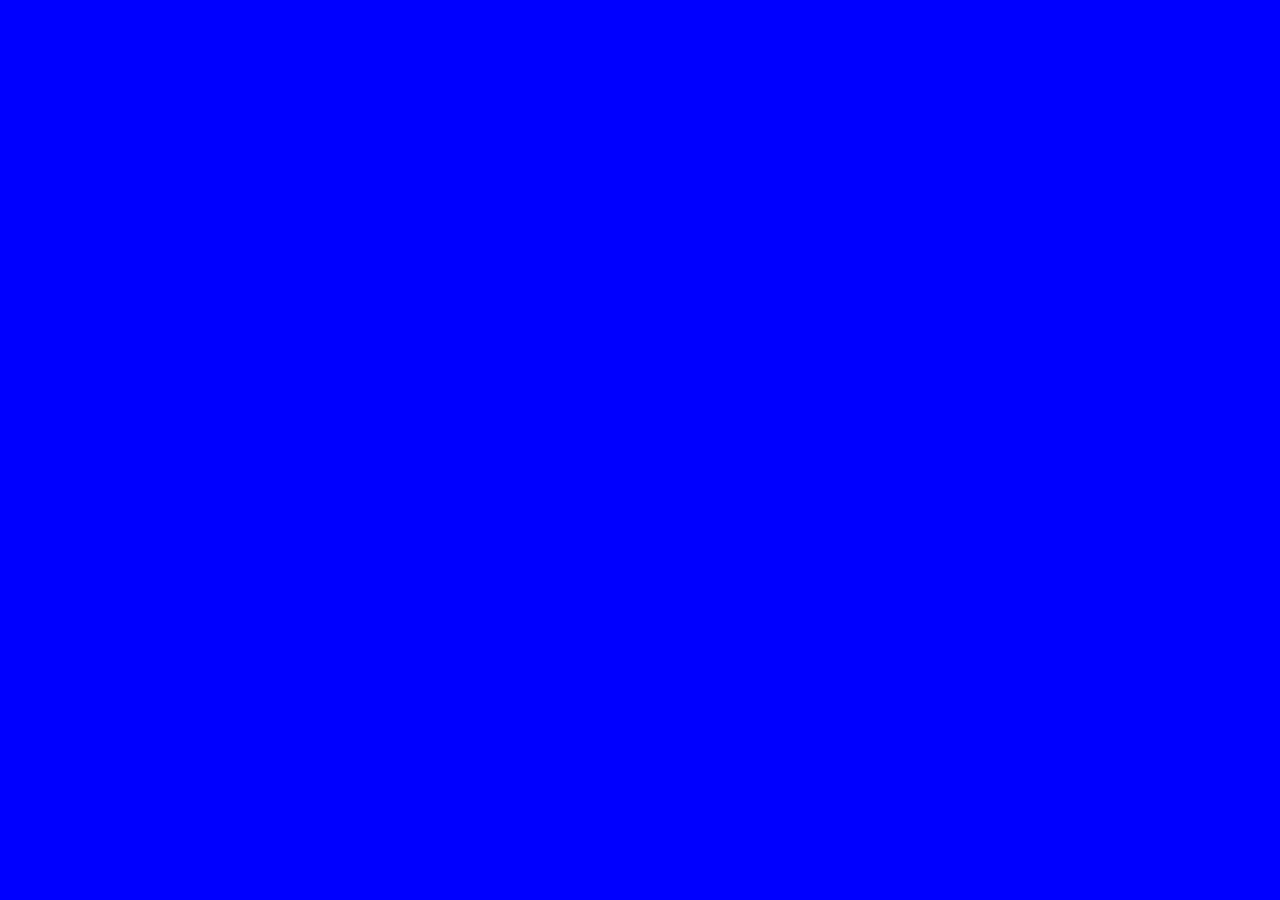
==== index.html @ 49c277d3 "Add icon and fixes" ====
<!DOCTYPE html>
<!--[if lt IE 7]>      <html class="no-js lt-ie9 lt-ie8 lt-ie7"> <![endif]-->
<!--[if IE 7]>         <html class="no-js lt-ie9 lt-ie8"> <![endif]-->
<!--[if IE 8]>         <html class="no-js lt-ie9"> <![endif]-->
<!--[if gt IE 8]>      <html class="no-js"> <!--<![endif]-->
<html>
  <head>
    <meta charset="utf-8">

    <title>Victor's Website</title>

    <link rel="stylesheet" href="css/styles.css">
    <link rel="icon" href="my-icon.ico">
  </head>
  <body>

  </body>
</html>
---- css/styles.css ----
/*************************TAG Selectors*******************/
body {
    background-color: blue;
}
/***************************CLASS SELECTORS***************/

/***************************ID SELECTORS***************/
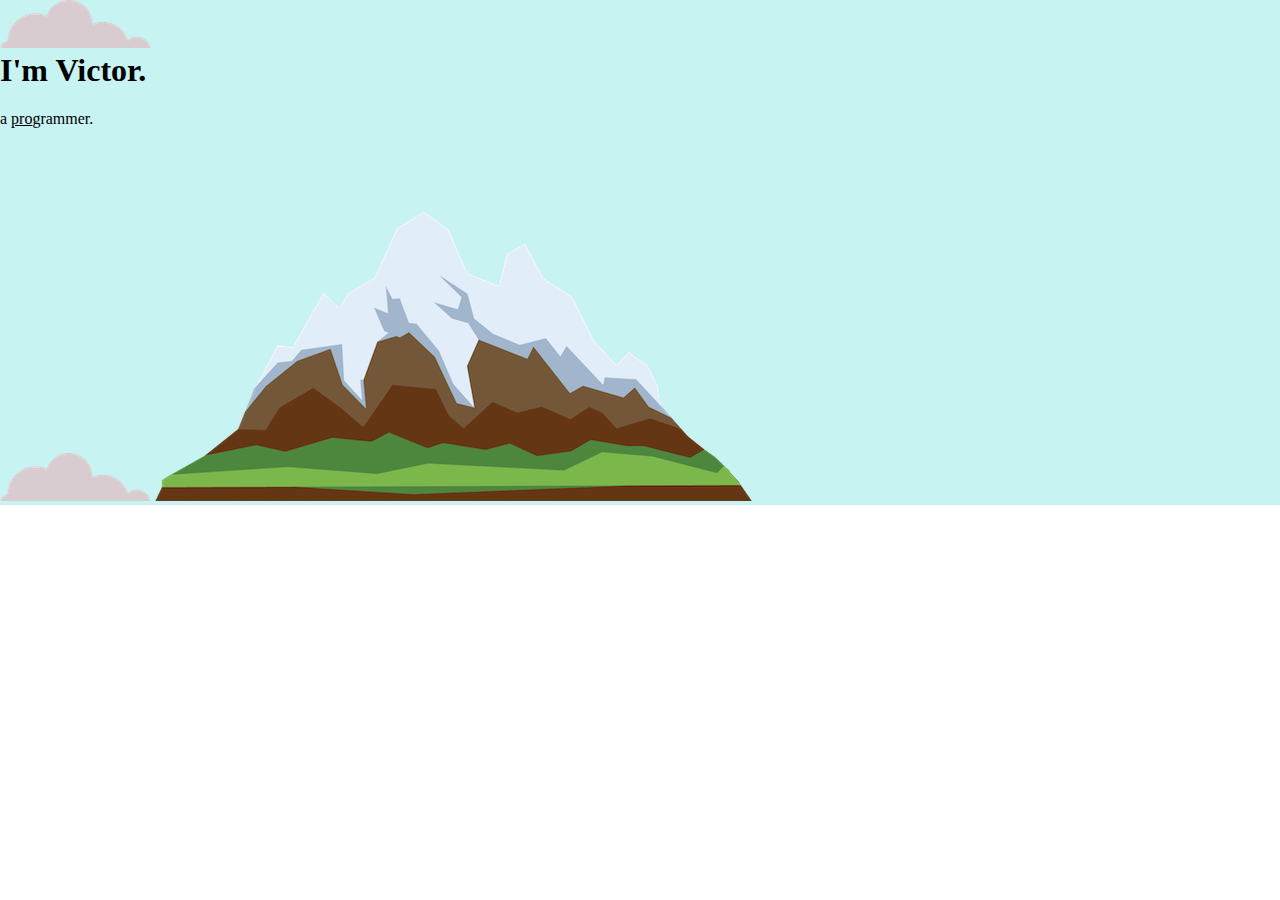
==== commit c8b2a9ed: "Add more sandbox changes" ====
--- a/index.html
+++ b/index.html
@@ -1,8 +1,5 @@
 <!DOCTYPE html>
-<!--[if lt IE 7]>      <html class="no-js lt-ie9 lt-ie8 lt-ie7"> <![endif]-->
-<!--[if IE 7]>         <html class="no-js lt-ie9 lt-ie8"> <![endif]-->
-<!--[if IE 8]>         <html class="no-js lt-ie9"> <![endif]-->
-<!--[if gt IE 8]>      <html class="no-js"> <!--<![endif]-->
+
 <html>
   <head>
     <meta charset="utf-8">
@@ -13,6 +10,19 @@
     <link rel="icon" href="my-icon.ico">
   </head>
   <body>
+  <div class="top-container">
+    <img src="images/cloud.png" alt="cloud-img">
+    <h1>I'm Victor.</h1>
+    <p>a <span class="pro">pro</span>grammer.</p>
+    <img src="images/cloud.png" alt="cloud-img">
+    <img src="images/mountain.png" alt="mountain-img">
+  </div>
+  <div class="middle-container">
 
+  </div>
+  <div class="bottom-container">
+    
+  </div>
+  
   </body>
 </html>--- a/css/styles.css
+++ b/css/styles.css
@@ -1,7 +1,42 @@
 /*************************TAG Selectors*******************/
 body {
+    margin: 0;
+}
+
+
+
+h1 {
+    margin-top: 0;
+}
+
+/***************************CLASS SELECTORS***************/
+.top-container{
+    background-color: rgb(200, 243, 243);
+    /* border: solid;
+    border-width: 10px;
+    height: 200px;
+    padding: 20px;
+    width: 200px; */
+}
+
+.middle-container{
+    background-color: red;  
+    /* border: solid;
+    border-width: 20px;
+    height: 200px;
+    margin-left: 260px;
+    width: 200px; */
+}
+.bottom-container{
     background-color: blue;
+    /* border: solid;
+    border-width: 10px;
+    height: 200px;
+    margin-left: 500px;
+    width: 200px; */
 }
-/***************************CLASS SELECTORS***************/
 
+.pro {
+    text-decoration: underline;
+}
 /***************************ID SELECTORS***************/
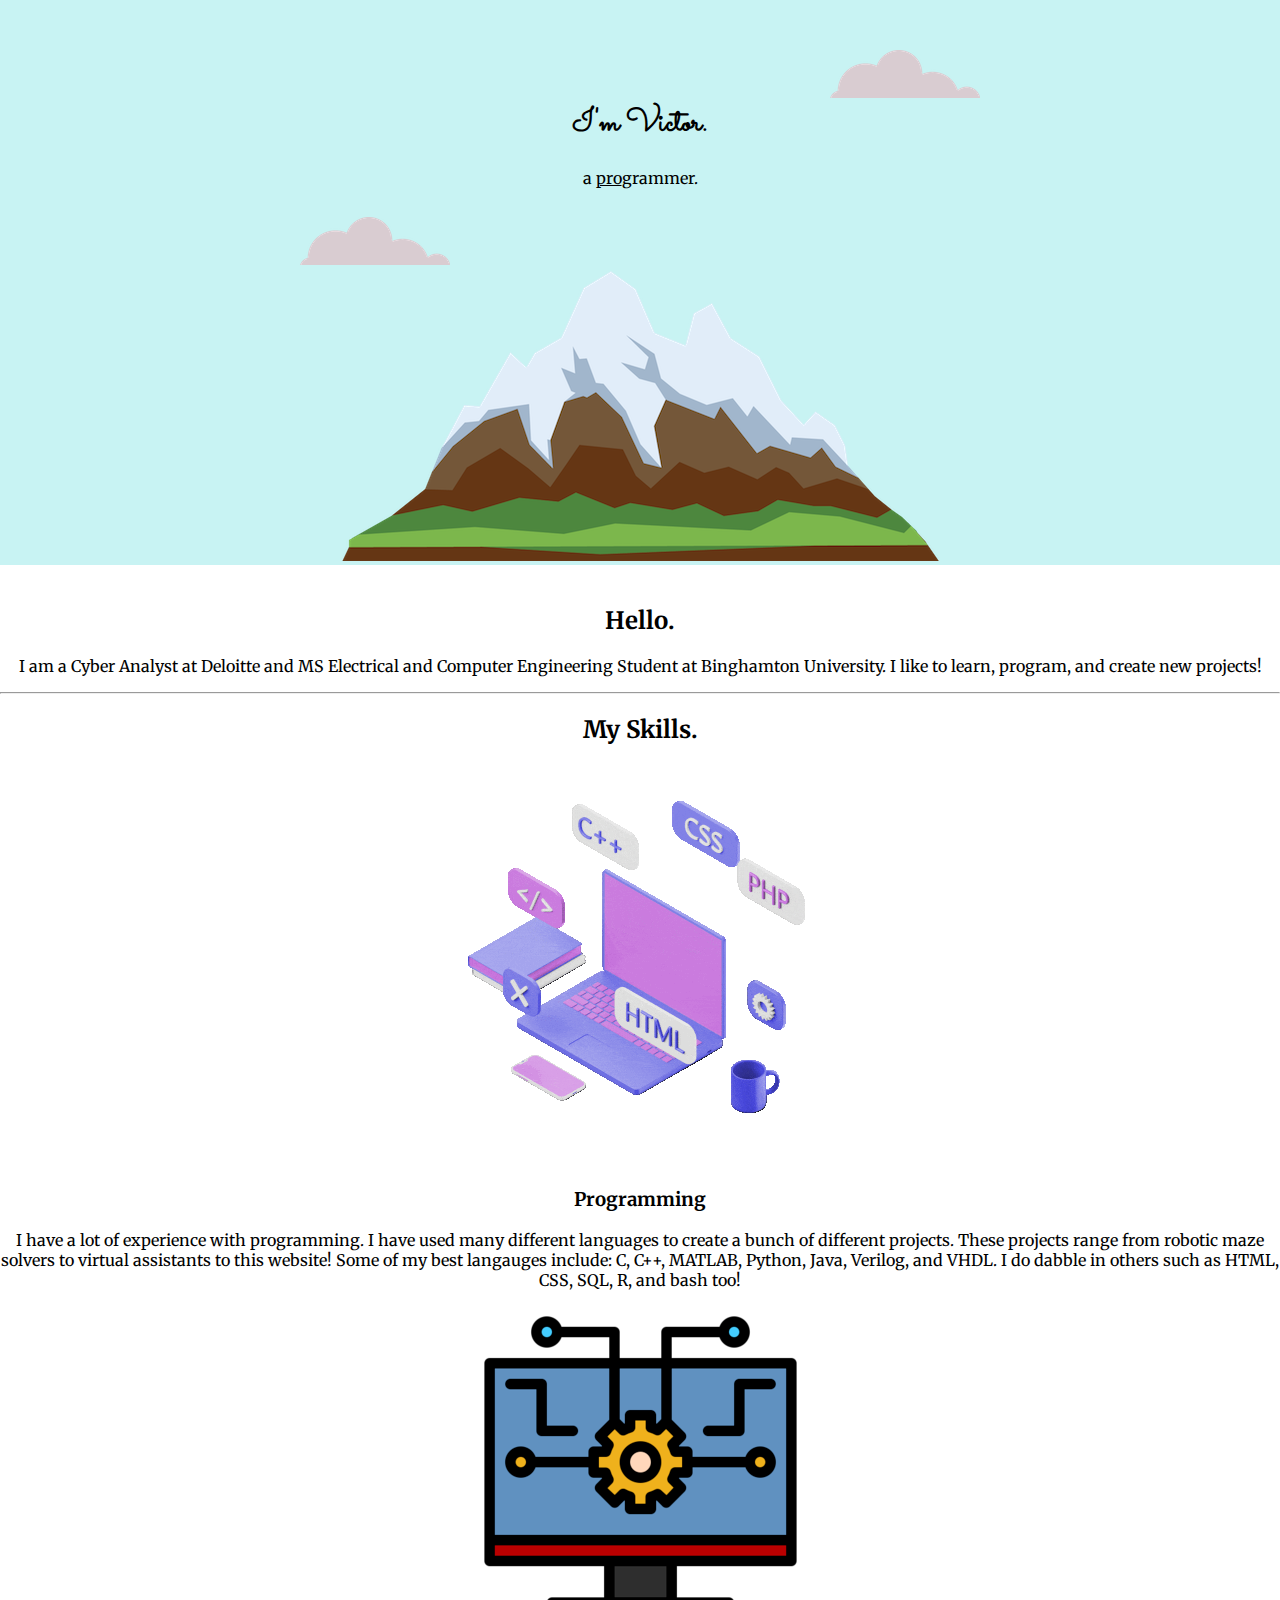
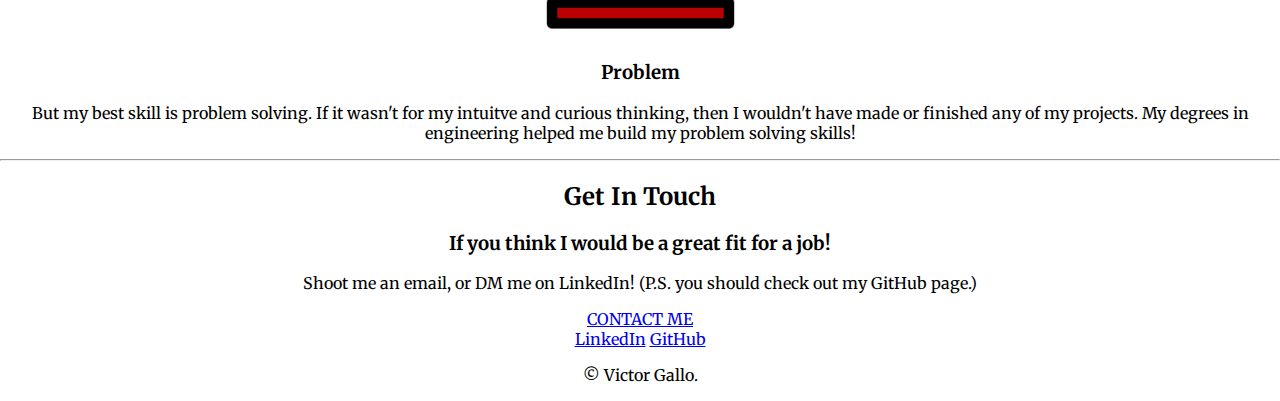
==== commit 7307ca60: "Add new content and styles to website branch" ====
--- a/index.html
+++ b/index.html
@@ -8,19 +8,63 @@
 
     <link rel="stylesheet" href="css/styles.css">
     <link rel="icon" href="my-icon.ico">
+    <link rel="preconnect" href="https://fonts.googleapis.com">
+    <link rel="preconnect" href="https://fonts.gstatic.com" crossorigin>
+    <link href="https://fonts.googleapis.com/css2?family=Merriweather&family=Montserrat&family=Sacramento&display=swap" rel="stylesheet">
   </head>
   <body>
   <div class="top-container">
-    <img src="images/cloud.png" alt="cloud-img">
+    <img class="top-cloud" src="images/cloud.png" alt="cloud-img">
     <h1>I'm Victor.</h1>
     <p>a <span class="pro">pro</span>grammer.</p>
-    <img src="images/cloud.png" alt="cloud-img">
+    <img class="bottom-cloud" src="images/cloud.png" alt="cloud-img">
     <img src="images/mountain.png" alt="mountain-img">
   </div>
+
   <div class="middle-container">
-
+    <div class="profile">
+      <img src="" alt="">
+      <h2>Hello.</h2>
+      <p>I am a Cyber Analyst at Deloitte and MS Electrical and 
+      Computer Engineering Student at Binghamton University. I like to learn, program,
+      and create new projects!</p>
+    </div>
+    <hr>
+    <div class="skills">
+      <h2>My Skills.</h2>
+      <div class="skill-row">
+        <img class="" src="images/diff-language-gif.gif" alt="different-programming-languages-gif">
+        <h3>Programming</h3>
+        <p>I have a lot of experience with programming. I have used many different 
+        languages to create a bunch of different projects. These projects range 
+        from robotic maze solvers to virtual assistants to this website! Some of 
+        my best langauges include: C, C++, MATLAB, Python, Java, Verilog, and VHDL. 
+        I do dabble in others such as HTML, CSS, SQL, R, and bash too!</p>
+      </div>
+      <div class="skill-row">
+        <img class="" src="images/computer-img.png" alt="computer-img">
+        <h3>Problem</h3>
+        <p>But my best skill is problem solving. If it wasn't for my intuitve and curious
+        thinking, then I wouldn't have made or finished any of my projects. My degrees in
+        engineering helped me build my problem solving skills!</p>
+      </div>
+    </div>
+    <hr>
+    <div class="contact-me">
+      <h2>Get In Touch</h2>
+      <h3>If you think I would be a great fit for a job!</h3>
+      <p>Shoot me an email, or DM me on LinkedIn! (P.S. you should check out my GitHub page.)</p>
+      <a class="btn" href="mailto:vgallo921@gmail.com">CONTACT ME</a>
+    </div>
   </div>
+  
+  
   <div class="bottom-container">
+    <a class="footer-link" href="https://www.linkedin.com/in/victor-gallo-645748185/">LinkedIn</a>
+    <a class="footer-link" href="https://github.com/v-gallo">GitHub</a>
+    <p>© Victor Gallo.</p>
+  </div>
+  
     
   </div>
   
--- a/css/styles.css
+++ b/css/styles.css
@@ -1,17 +1,28 @@
 /*************************TAG Selectors*******************/
 body {
     margin: 0;
+    text-align: center;
+    font-family: 'Merriweather', serif;
 }
-
-
 
 h1 {
     margin-top: 0;
+    font-family: 'Sacramento', cursive;
+}
+
+h2 {
+    font: 'Montserrat', sans-serif;
+}
+
+h3 {
+    font: 'Montserrat', sans-serif;
 }
 
 /***************************CLASS SELECTORS***************/
-.top-container{
+.top-container {
     background-color: rgb(200, 243, 243);
+    position: relative;
+    padding-top: 100px;
     /* border: solid;
     border-width: 10px;
     height: 200px;
@@ -19,24 +30,29 @@
     width: 200px; */
 }
 
-.middle-container{
-    background-color: red;  
-    /* border: solid;
-    border-width: 20px;
-    height: 200px;
-    margin-left: 260px;
-    width: 200px; */
+.middle-container {
+
 }
-.bottom-container{
-    background-color: blue;
-    /* border: solid;
-    border-width: 10px;
-    height: 200px;
-    margin-left: 500px;
-    width: 200px; */
+
+.bottom-container {
+
 }
 
 .pro {
     text-decoration: underline;
 }
-/***************************ID SELECTORS***************/
+
+.top-cloud {
+    position: absolute;
+    right: 300px;
+    top: 50px;
+}
+
+.bottom-cloud {
+    position: absolute;
+    left: 300px;
+    bottom: 300px;
+}
+
+
+/***************************ID SELECTORS***************/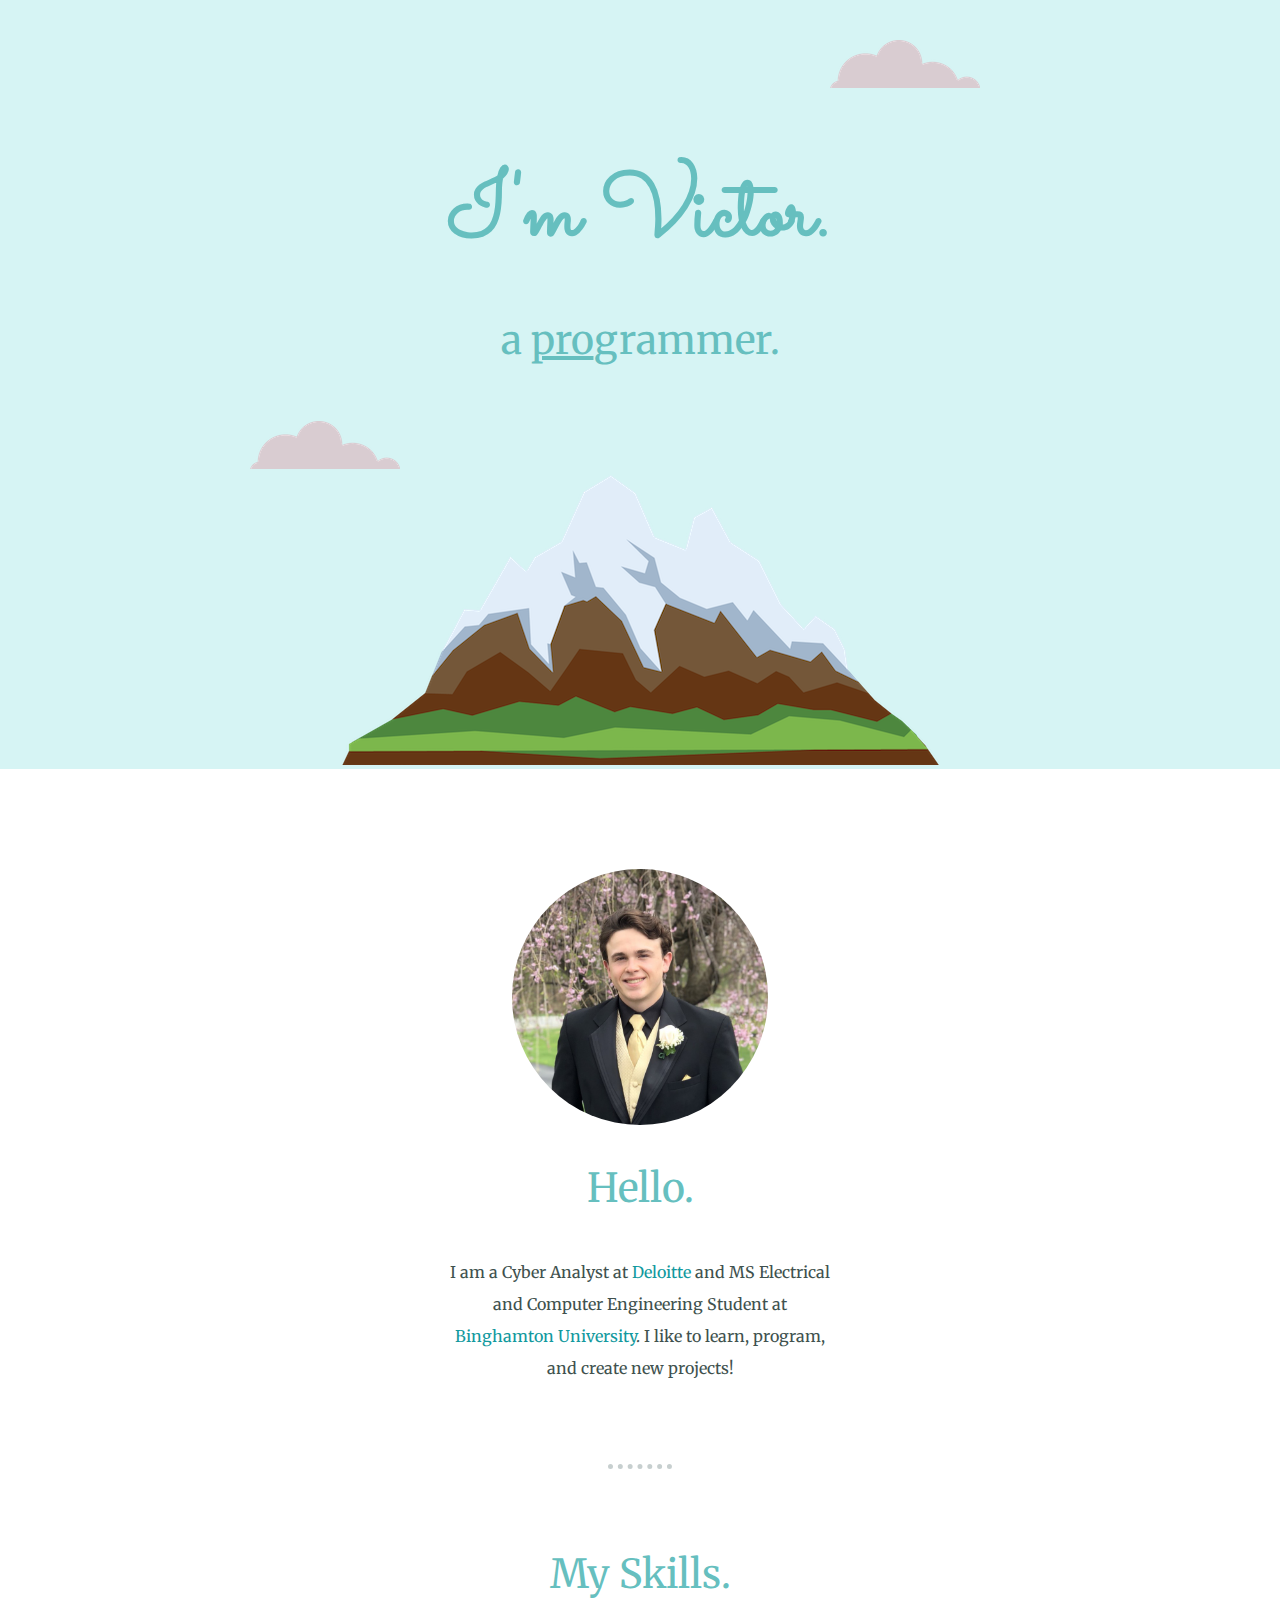
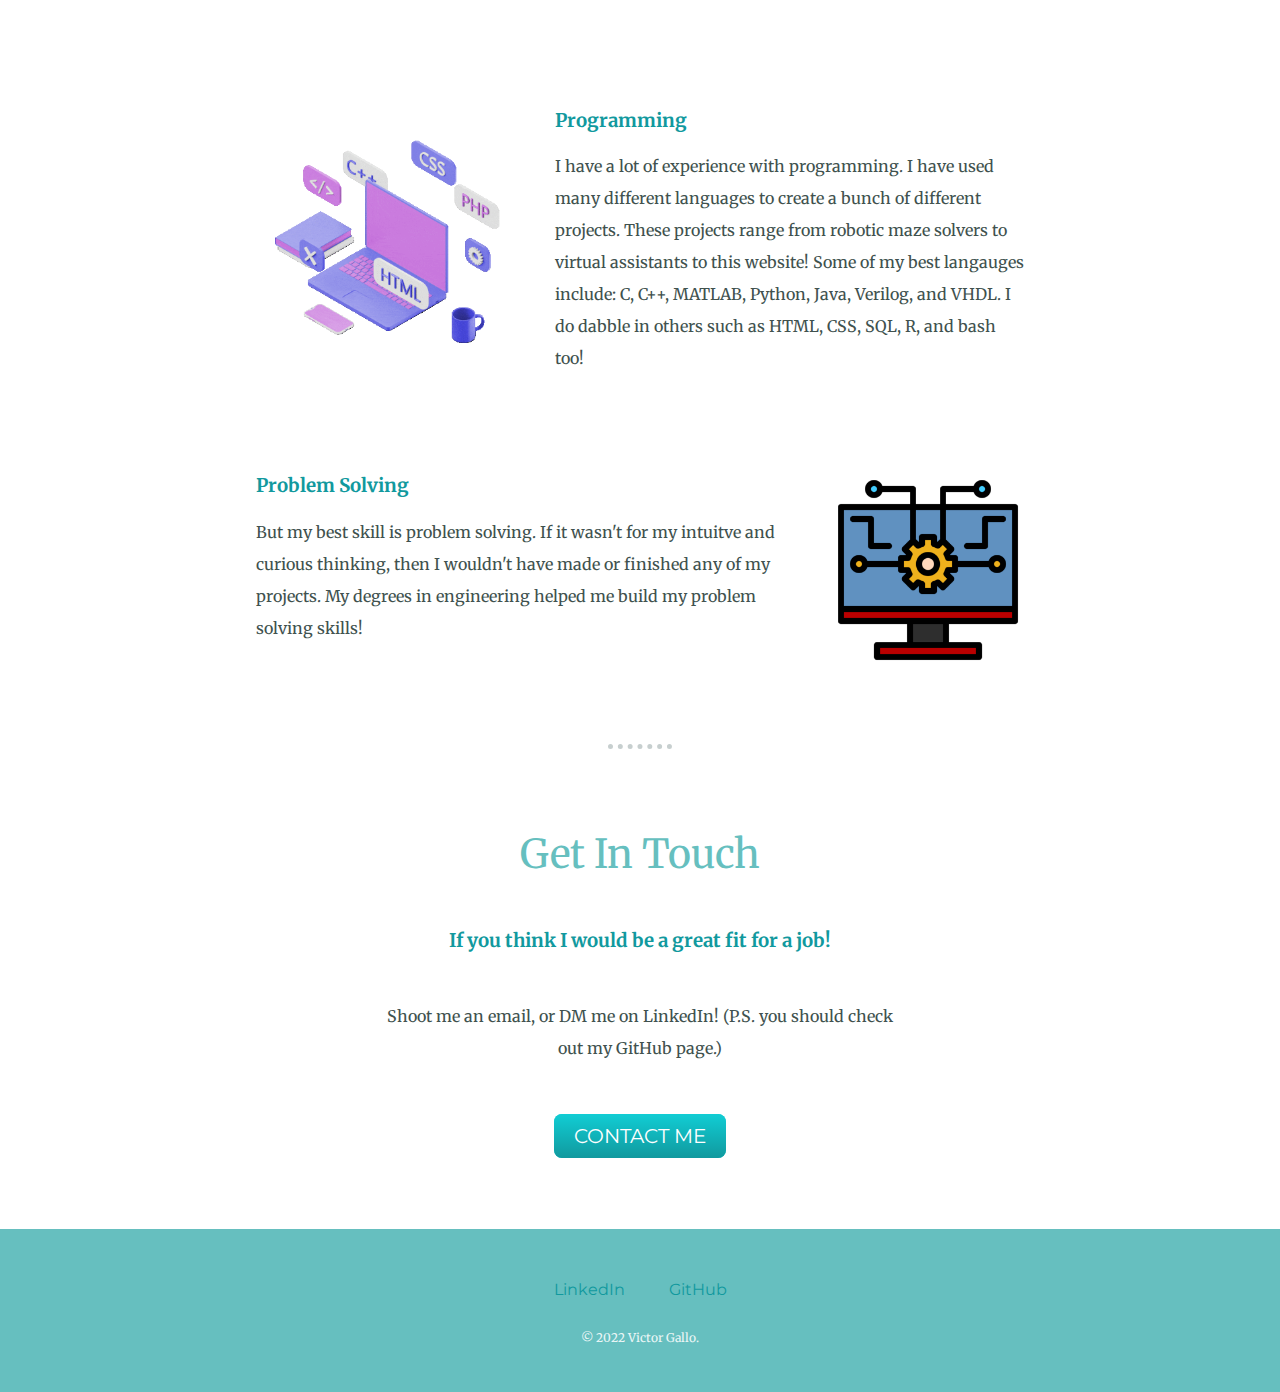
==== commit 1d3b4d95: "Add final style changes" ====
--- a/index.html
+++ b/index.html
@@ -16,24 +16,25 @@
   <div class="top-container">
     <img class="top-cloud" src="images/cloud.png" alt="cloud-img">
     <h1>I'm Victor.</h1>
-    <p>a <span class="pro">pro</span>grammer.</p>
+    <h2>a <span class="pro">pro</span>grammer.</h2>
     <img class="bottom-cloud" src="images/cloud.png" alt="cloud-img">
     <img src="images/mountain.png" alt="mountain-img">
   </div>
 
   <div class="middle-container">
     <div class="profile">
-      <img src="" alt="">
+      <img id="my-image" src="images/Victor-img.jfif" alt="Victor-img">
       <h2>Hello.</h2>
-      <p>I am a Cyber Analyst at Deloitte and MS Electrical and 
-      Computer Engineering Student at Binghamton University. I like to learn, program,
-      and create new projects!</p>
+      <p class="intro">I am a Cyber Analyst at <a href="https://www2.deloitte.com/us/en.html">Deloitte</a> 
+      and MS Electrical and Computer Engineering Student at 
+      <a href="https://www.binghamton.edu/">Binghamton University</a>. 
+      I like to learn, program, and create new projects!</p>
     </div>
     <hr>
     <div class="skills">
       <h2>My Skills.</h2>
       <div class="skill-row">
-        <img class="" src="images/diff-language-gif.gif" alt="different-programming-languages-gif">
+        <img class="programming-img" src="images/diff-language-gif.gif" alt="different-programming-languages-gif">
         <h3>Programming</h3>
         <p>I have a lot of experience with programming. I have used many different 
         languages to create a bunch of different projects. These projects range 
@@ -42,8 +43,8 @@
         I do dabble in others such as HTML, CSS, SQL, R, and bash too!</p>
       </div>
       <div class="skill-row">
-        <img class="" src="images/computer-img.png" alt="computer-img">
-        <h3>Problem</h3>
+        <img class="computer-img" src="images/computer-img.png" alt="computer-img">
+        <h3>Problem Solving</h3>
         <p>But my best skill is problem solving. If it wasn't for my intuitve and curious
         thinking, then I wouldn't have made or finished any of my projects. My degrees in
         engineering helped me build my problem solving skills!</p>
@@ -52,8 +53,8 @@
     <hr>
     <div class="contact-me">
       <h2>Get In Touch</h2>
-      <h3>If you think I would be a great fit for a job!</h3>
-      <p>Shoot me an email, or DM me on LinkedIn! (P.S. you should check out my GitHub page.)</p>
+      <h3 class="bottom-header">If you think I would be a great fit for a job!</h3>
+      <p class="contact-message">Shoot me an email, or DM me on LinkedIn! (P.S. you should check out my GitHub page.)</p>
       <a class="btn" href="mailto:vgallo921@gmail.com">CONTACT ME</a>
     </div>
   </div>
@@ -62,7 +63,7 @@
   <div class="bottom-container">
     <a class="footer-link" href="https://www.linkedin.com/in/victor-gallo-645748185/">LinkedIn</a>
     <a class="footer-link" href="https://github.com/v-gallo">GitHub</a>
-    <p>© Victor Gallo.</p>
+    <p class="copyright">© 2022 Victor Gallo.</p>
   </div>
   
     
--- a/css/styles.css
+++ b/css/styles.css
@@ -1,41 +1,75 @@
 /*************************TAG Selectors*******************/
 body {
+    color: #40514E;
     margin: 0;
     text-align: center;
     font-family: 'Merriweather', serif;
 }
 
 h1 {
-    margin-top: 0;
+    color: #66BFBF;
+
+    font-size: 5.625rem;
     font-family: 'Sacramento', cursive;
+
+    margin: 50px auto 0 auto;
+    
 }
 
 h2 {
+    color: #66BFBF;
+
+    font: 'Montserrat', sans-serif;
+    font-size: 2.5rem;
+    font-weight: normal;
+    
+    padding-bottom: 10px;
+
+}
+
+h3 {
+    color: #11999E;
     font: 'Montserrat', sans-serif;
 }
 
-h3 {
-    font: 'Montserrat', sans-serif;
+a {
+    color: #11999E;
+    text-decoration: none;
+}
+
+a:hover{
+    color: #EAF6F6
+}
+
+hr {
+    border-style: none;
+    border-top-style: dotted;
+    border-width: 5px;
+    border-color: #c7cfcf;
+    height: 0px;
+    width: 5%;
+    margin: 5rem auto;
+}
+
+p {
+    line-height: 2;
 }
 
 /***************************CLASS SELECTORS***************/
 .top-container {
-    background-color: rgb(200, 243, 243);
+    background-color: rgb(214, 244, 244);
+
     position: relative;
     padding-top: 100px;
-    /* border: solid;
-    border-width: 10px;
-    height: 200px;
-    padding: 20px;
-    width: 200px; */
 }
 
 .middle-container {
-
+    margin: 100px 0;
 }
 
 .bottom-container {
-
+    background-color: #66BFBF;
+    padding: 50px 0 20px;
 }
 
 .pro {
@@ -45,14 +79,96 @@
 .top-cloud {
     position: absolute;
     right: 300px;
-    top: 50px;
+    top: 40px;
 }
 
 .bottom-cloud {
     position: absolute;
-    left: 300px;
+    left: 250px;
     bottom: 300px;
 }
 
+.skill-row {
+    margin: 100px auto;
+    width: 60%;
+    text-align: left;
+}
 
-/***************************ID SELECTORS***************/+.programming-img {
+    float: left;
+    margin-right: 30px;
+    width: 35%;
+    
+}
+
+.computer-img {
+    float: right;
+    margin-left: 30px;
+    width: 25%;
+}
+
+.btn {
+    
+    background: #11cdd4;
+    background-image: -webkit-linear-gradient(top, #11cdd4, #11999e);
+    background-image: -moz-linear-gradient(top, #11cdd4, #11999e);
+    background-image: -ms-linear-gradient(top, #11cdd4, #11999e);
+    background-image: -o-linear-gradient(top, #11cdd4, #11999e);
+    background-image: linear-gradient(to bottom, #11cdd4, #11999e);
+    -webkit-border-radius: 8;
+    -moz-border-radius: 8;
+    border-radius: 8px;
+    font-family: 'Montserrat', sans-serif;
+    color: #ffffff;
+    font-size: 20px;
+    padding: 10px 20px 10px 20px;
+    text-decoration: none;
+  }
+  
+.btn:hover {
+    background: #30e3cb;
+    background-image: -webkit-linear-gradient(top, #30e3cb, #2bc4ad);
+    background-image: -moz-linear-gradient(top, #30e3cb, #2bc4ad);
+    background-image: -ms-linear-gradient(top, #30e3cb, #2bc4ad);
+    background-image: -o-linear-gradient(top, #30e3cb, #2bc4ad);
+    background-image: linear-gradient(to bottom, #30e3cb, #2bc4ad);
+    text-decoration: none;
+  }
+
+.intro {
+    width: 30%;
+    line-height: 2;
+    margin: auto;
+}
+
+.bottom-header{
+    line-height: 2;
+}
+
+.copyright {
+    color: #EAF6F6;
+    font-size: 0.75rem;
+    padding: 15px 0 10px;
+}
+
+.contact-me{
+    height: 300px;
+    margin-bottom: 0;
+}
+
+.contact-message{
+    line-height: 2;
+    width: 40%;
+    margin: 40px auto 60px;
+}
+
+.footer-link {
+    margin: 10px 20px;
+    font-family: "Montserrat", sans-serif;
+}
+/***************************ID SELECTORS***************/
+#my-image{
+    border-radius: 100%;
+    height: 16rem;
+    width: 16rem;
+}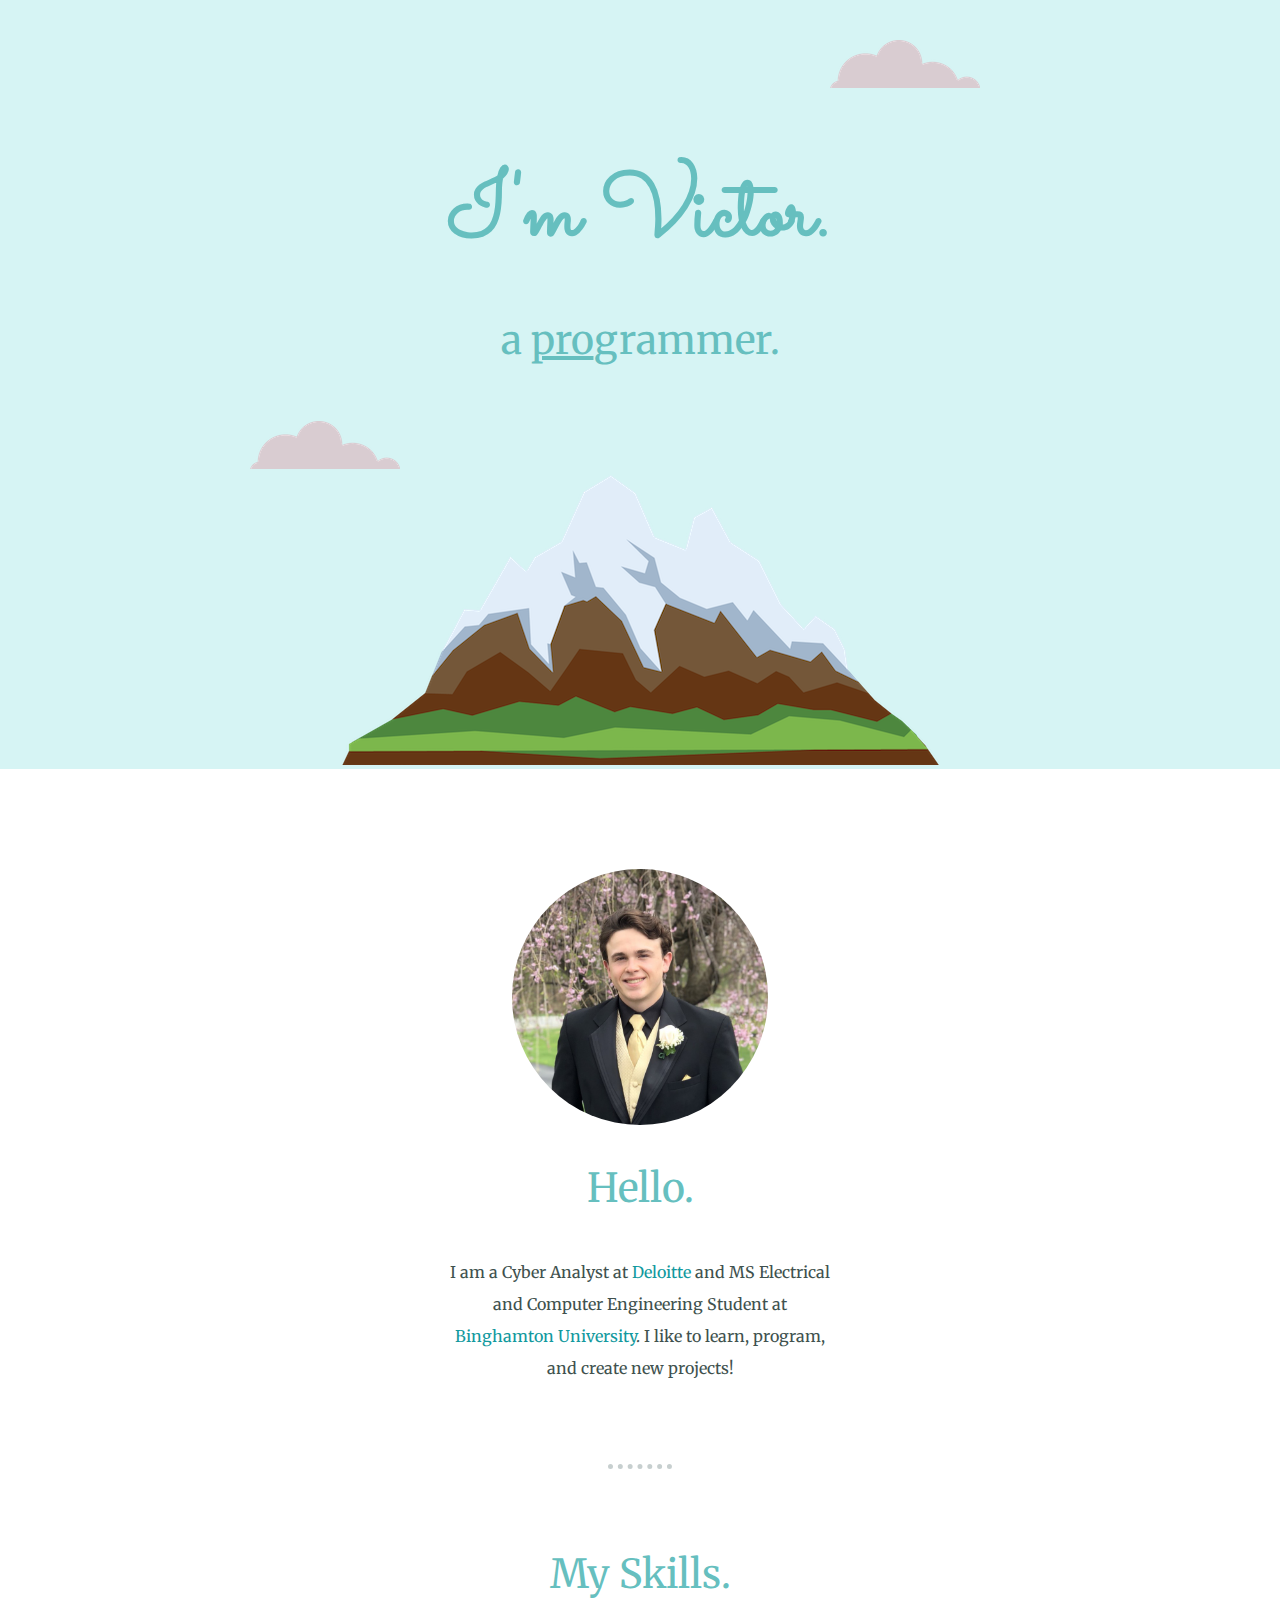
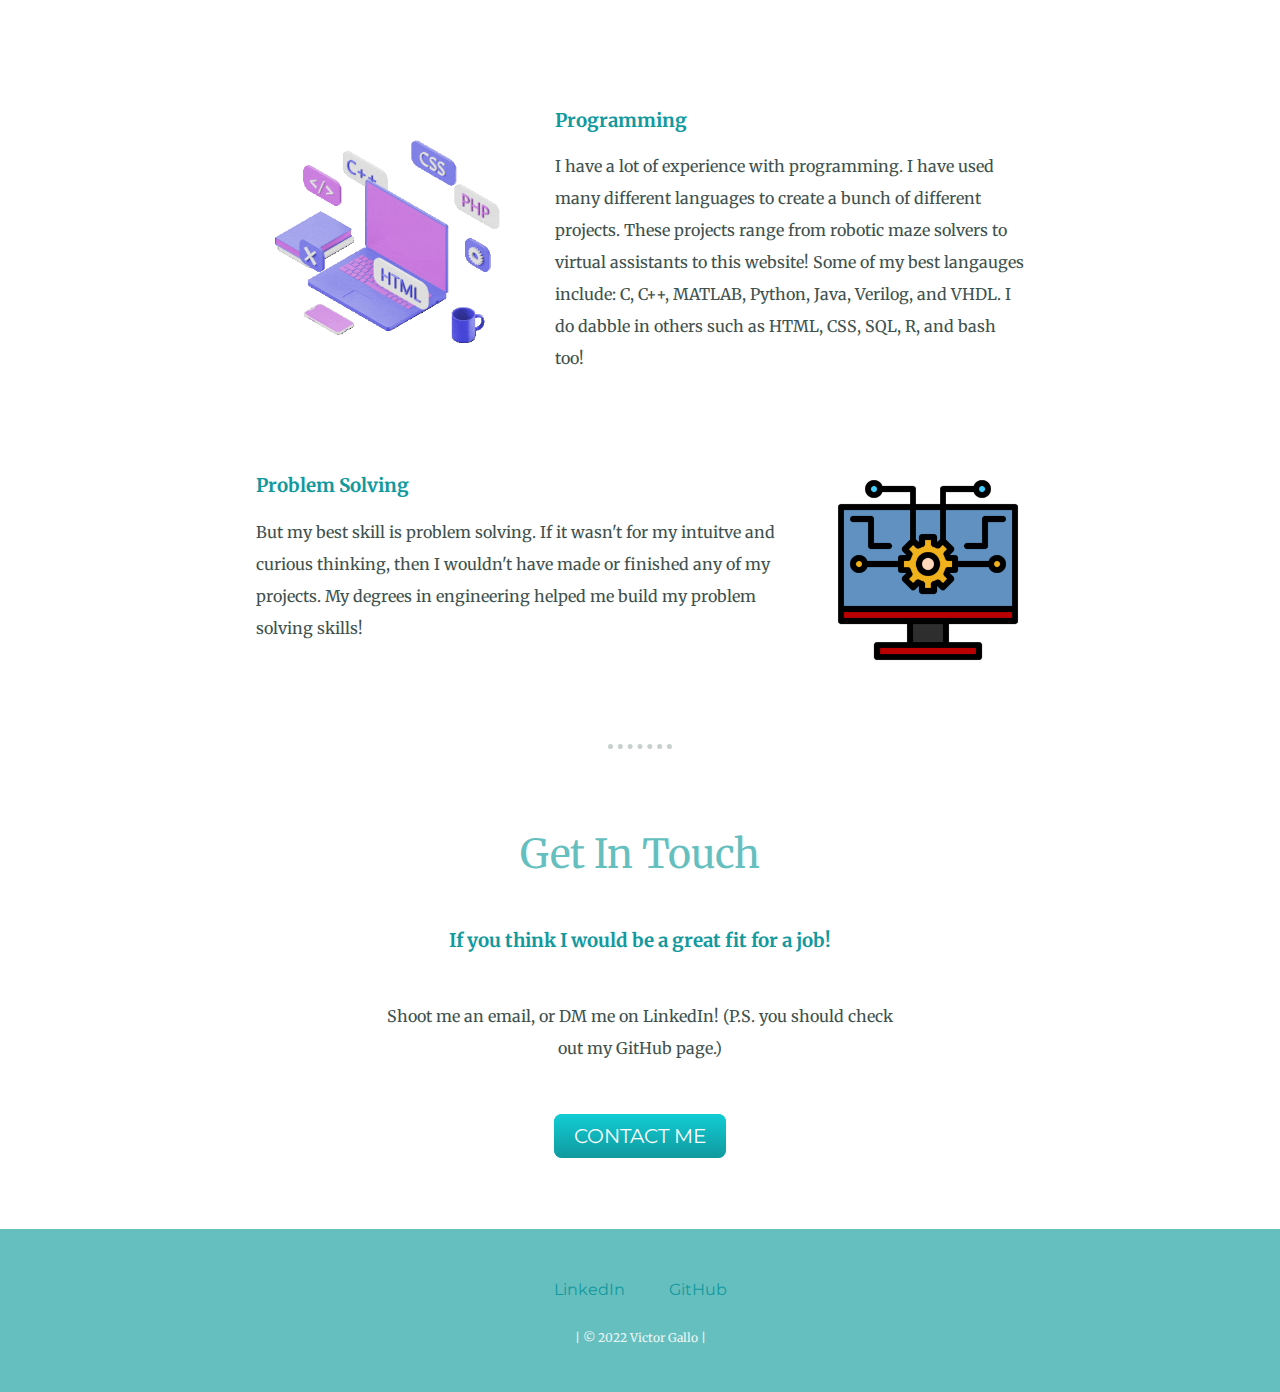
==== commit aca49344: "Style change" ====
--- a/index.html
+++ b/index.html
@@ -63,7 +63,7 @@
   <div class="bottom-container">
     <a class="footer-link" href="https://www.linkedin.com/in/victor-gallo-645748185/">LinkedIn</a>
     <a class="footer-link" href="https://github.com/v-gallo">GitHub</a>
-    <p class="copyright">© 2022 Victor Gallo.</p>
+    <p class="copyright">| © 2022 Victor Gallo |</p>
   </div>
   
     
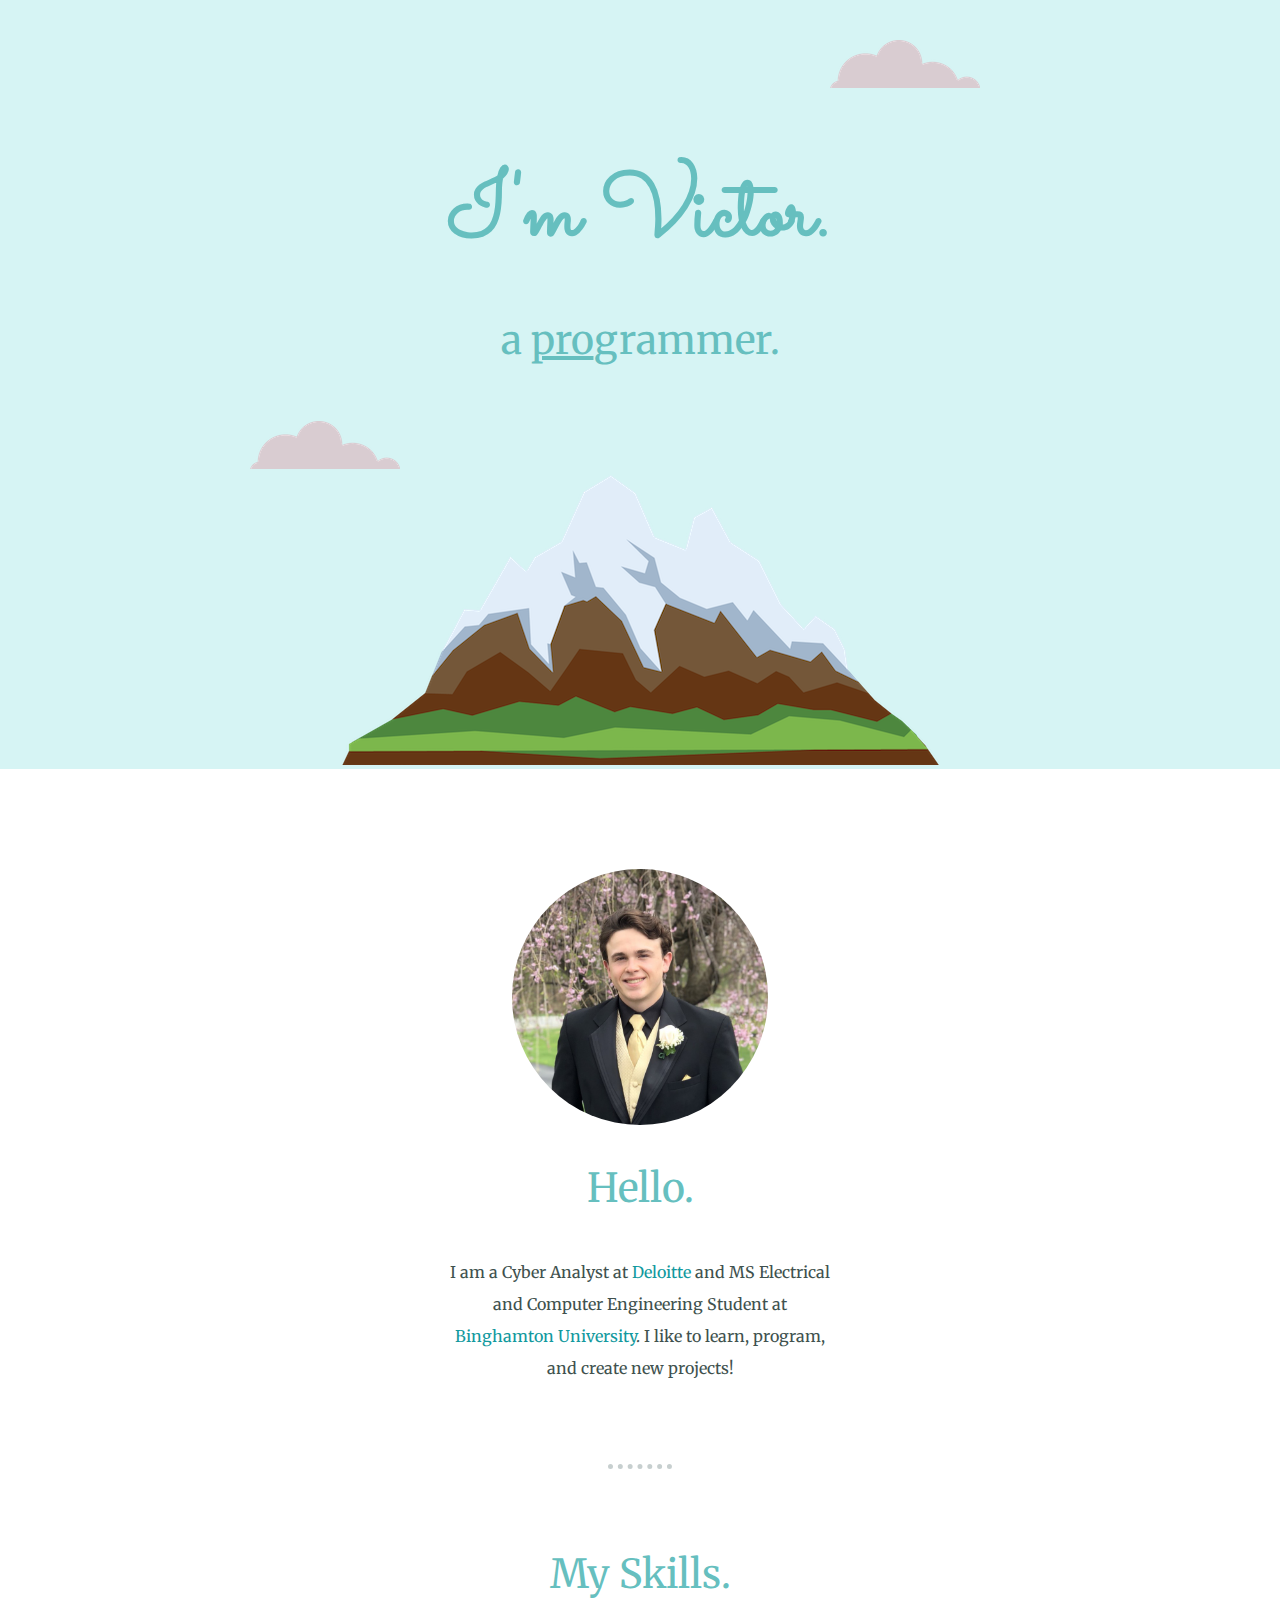
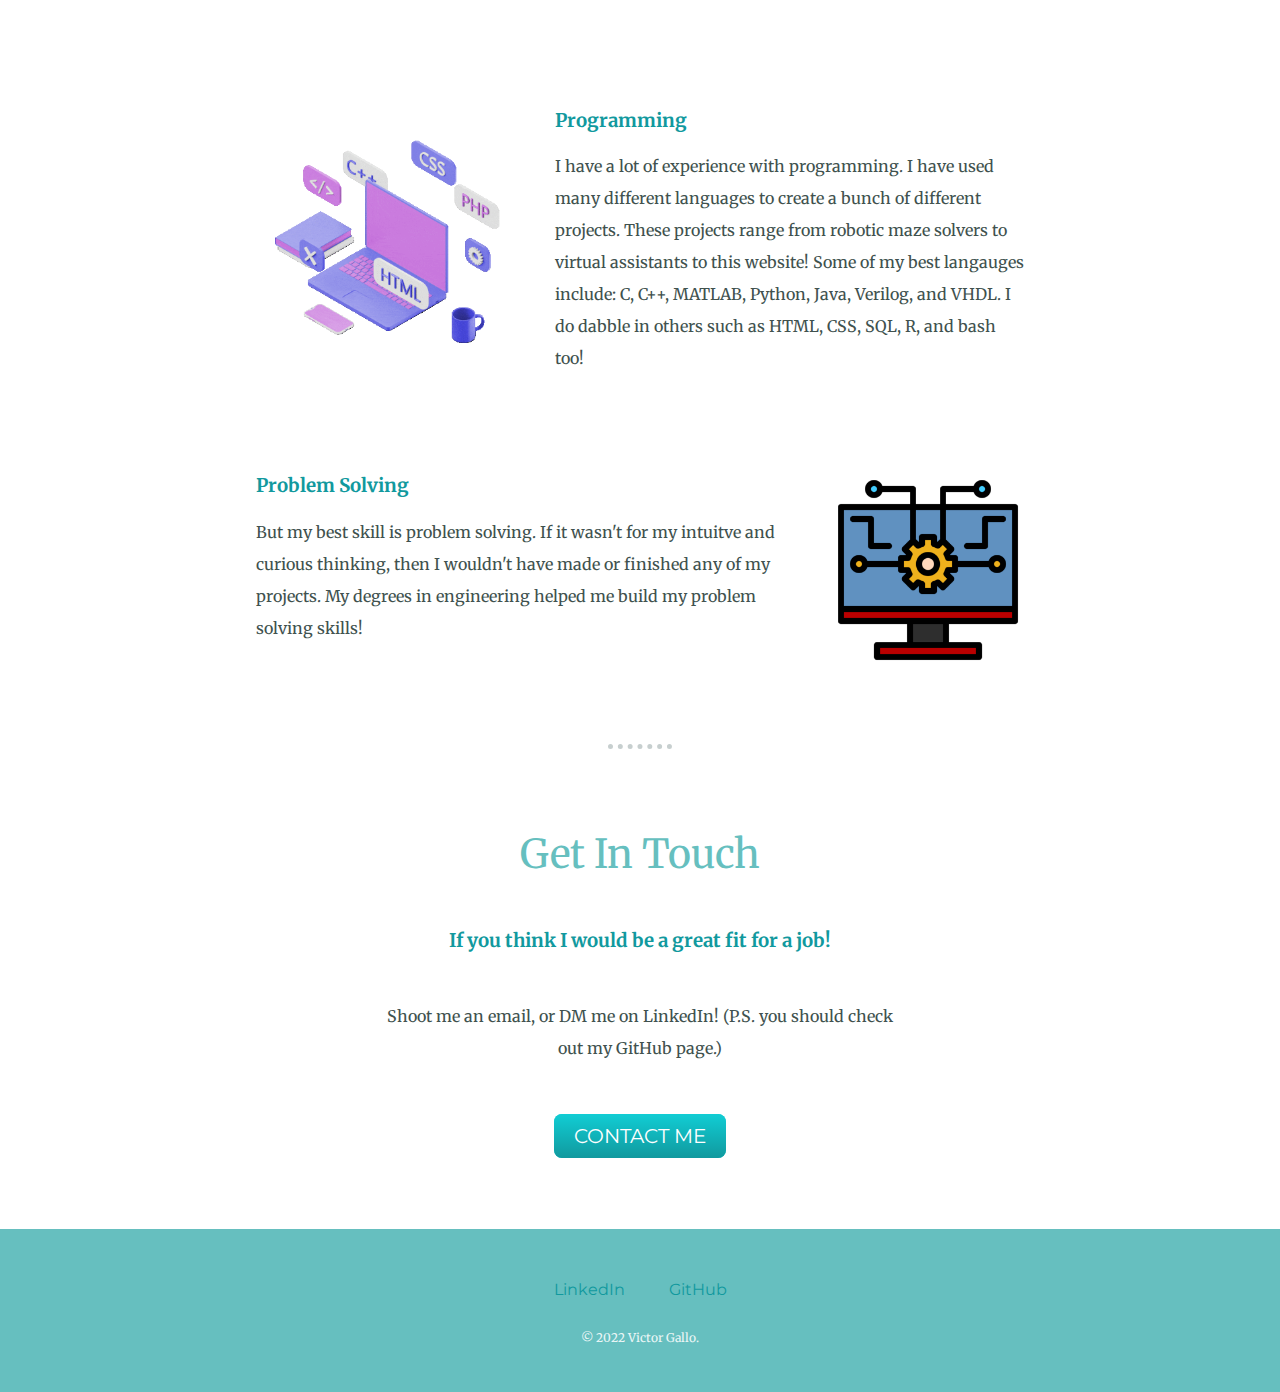
==== commit 5869bfd4: "Style revert" ====
--- a/index.html
+++ b/index.html
@@ -63,7 +63,7 @@
   <div class="bottom-container">
     <a class="footer-link" href="https://www.linkedin.com/in/victor-gallo-645748185/">LinkedIn</a>
     <a class="footer-link" href="https://github.com/v-gallo">GitHub</a>
-    <p class="copyright">| © 2022 Victor Gallo |</p>
+    <p class="copyright">© 2022 Victor Gallo.</p>
   </div>
   
     
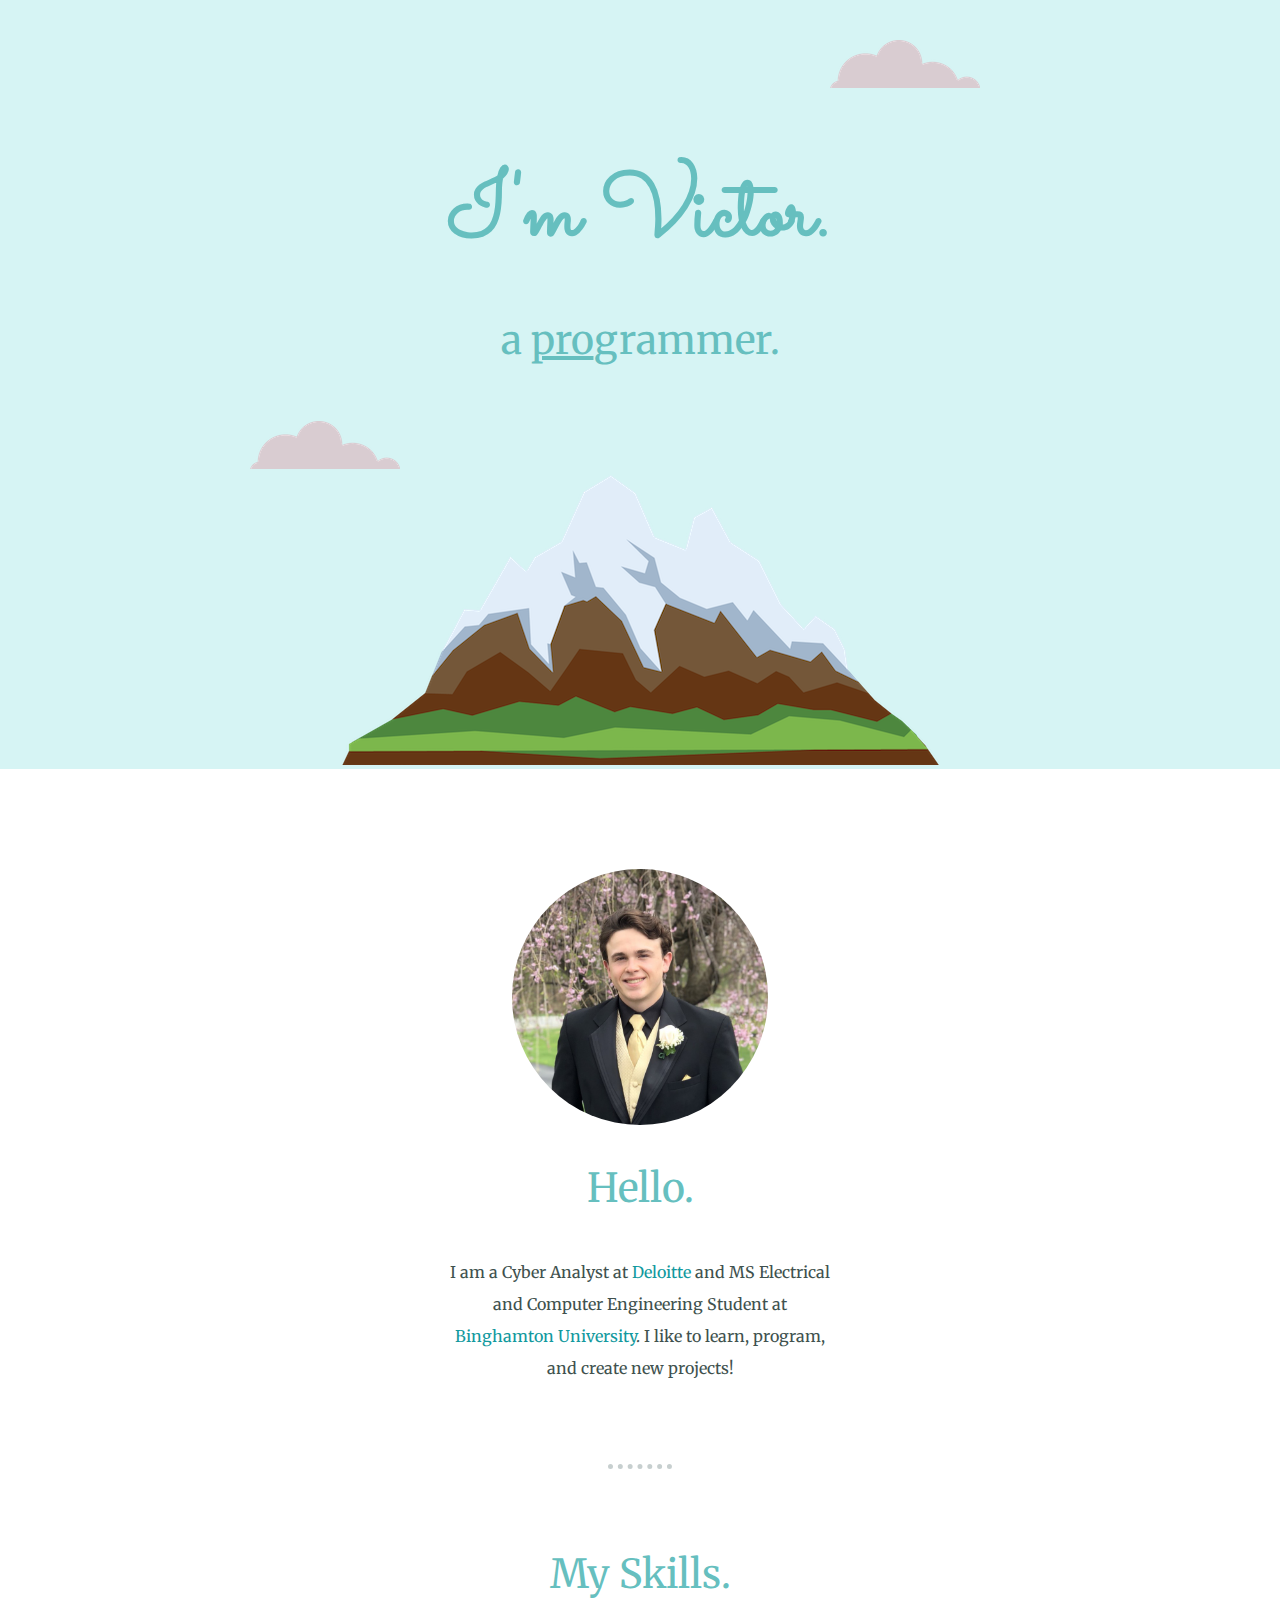
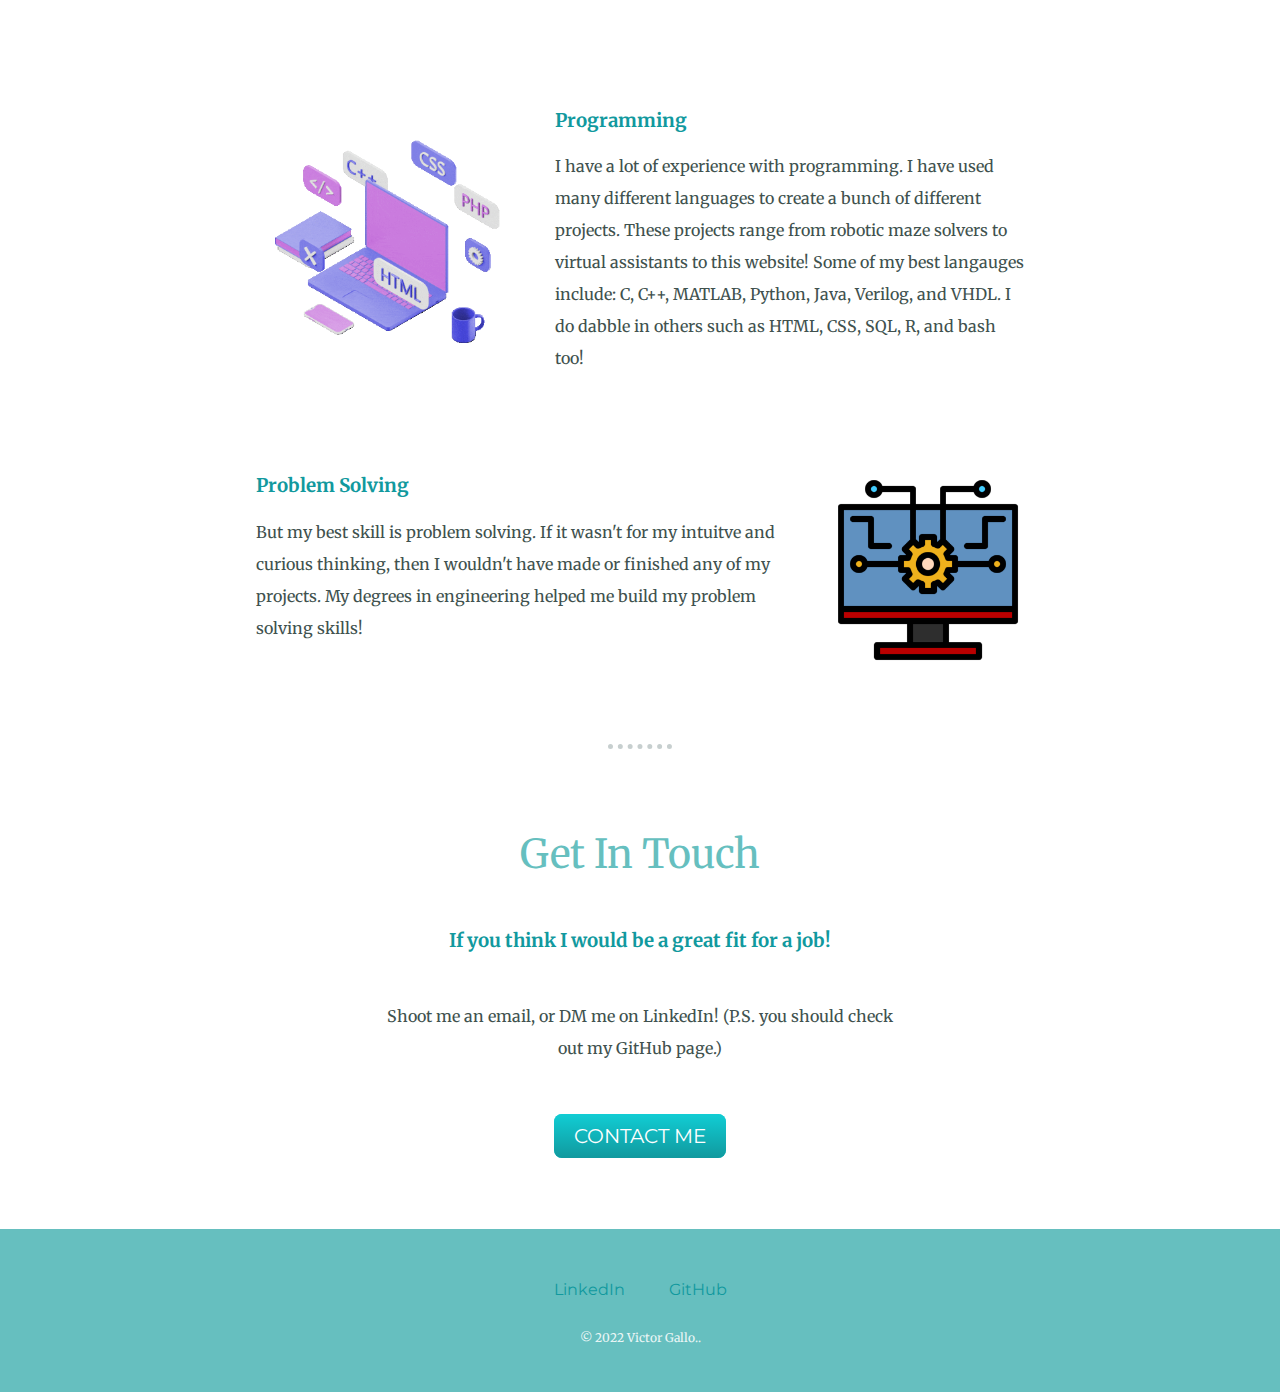
==== commit 6411dc6b: "New" ====
--- a/index.html
+++ b/index.html
@@ -63,7 +63,7 @@
   <div class="bottom-container">
     <a class="footer-link" href="https://www.linkedin.com/in/victor-gallo-645748185/">LinkedIn</a>
     <a class="footer-link" href="https://github.com/v-gallo">GitHub</a>
-    <p class="copyright">© 2022 Victor Gallo.</p>
+    <p class="copyright">© 2022 Victor Gallo..</p>
   </div>
   
     
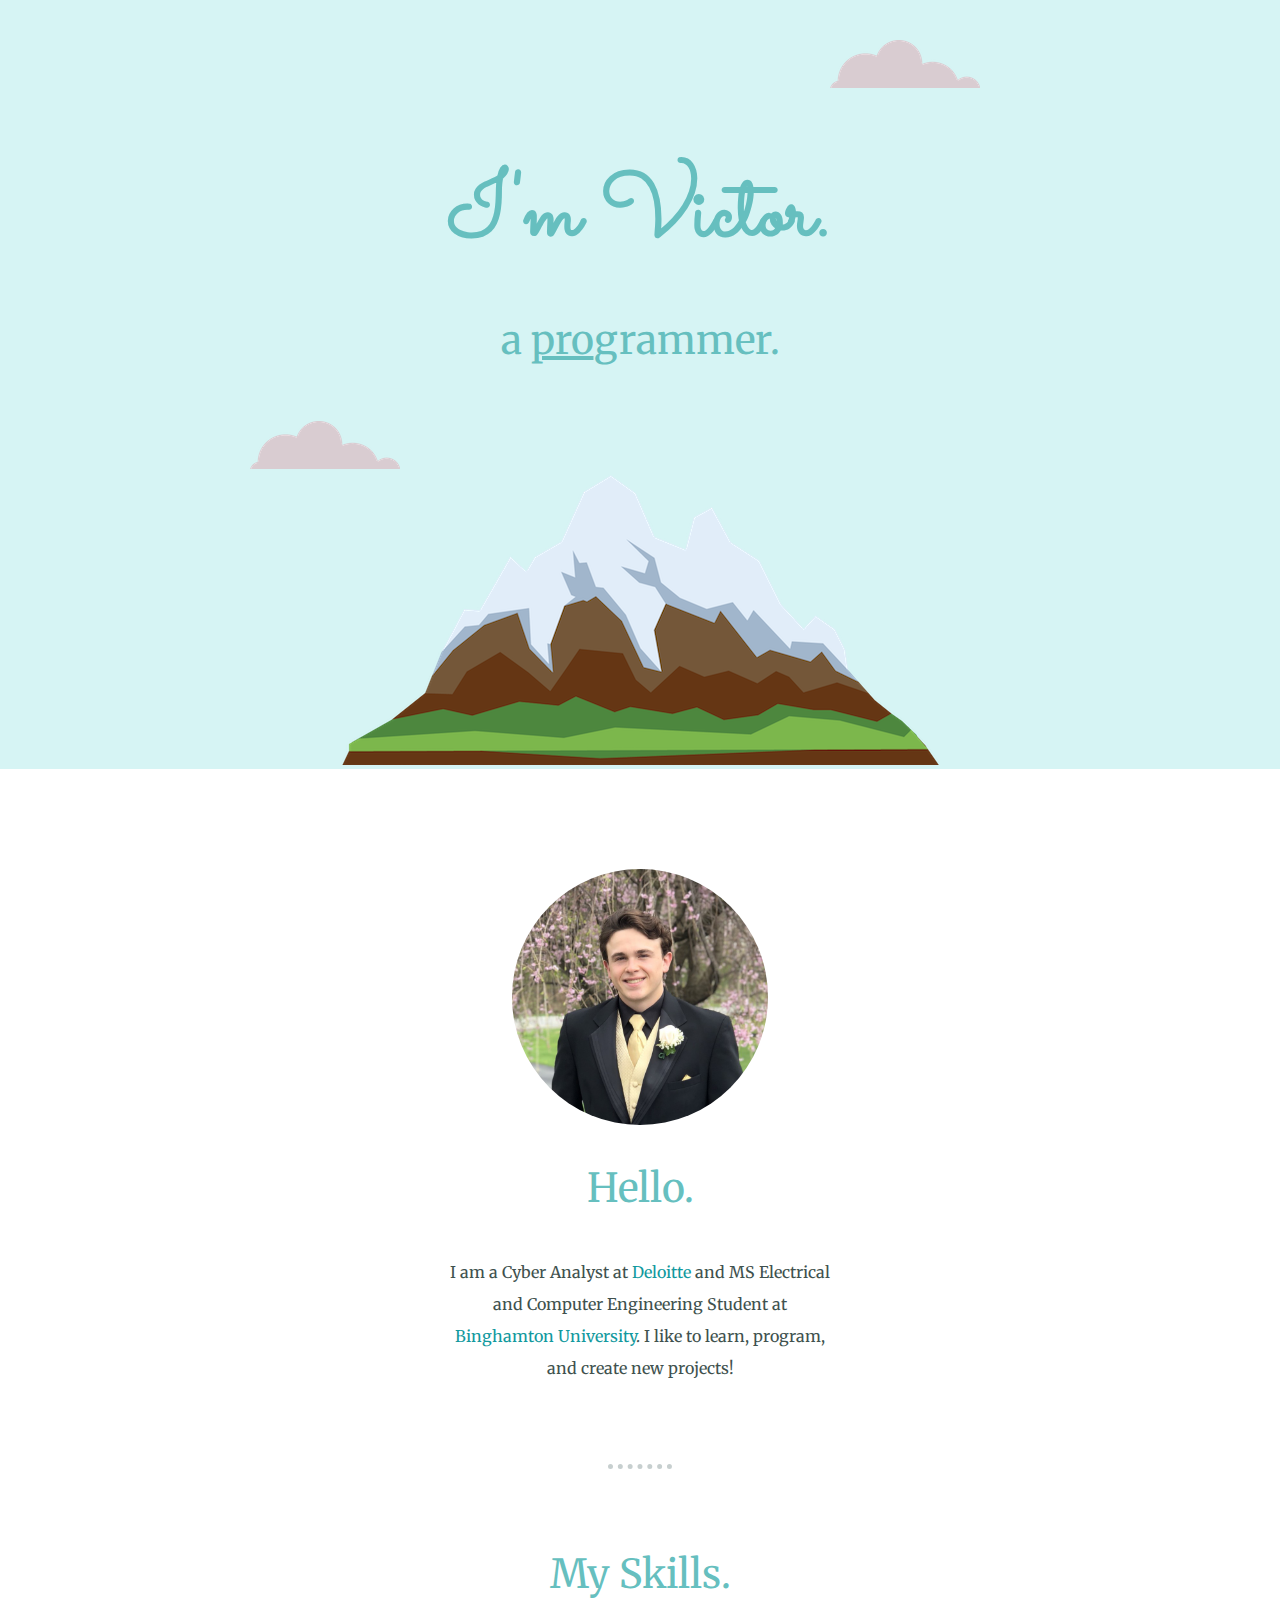
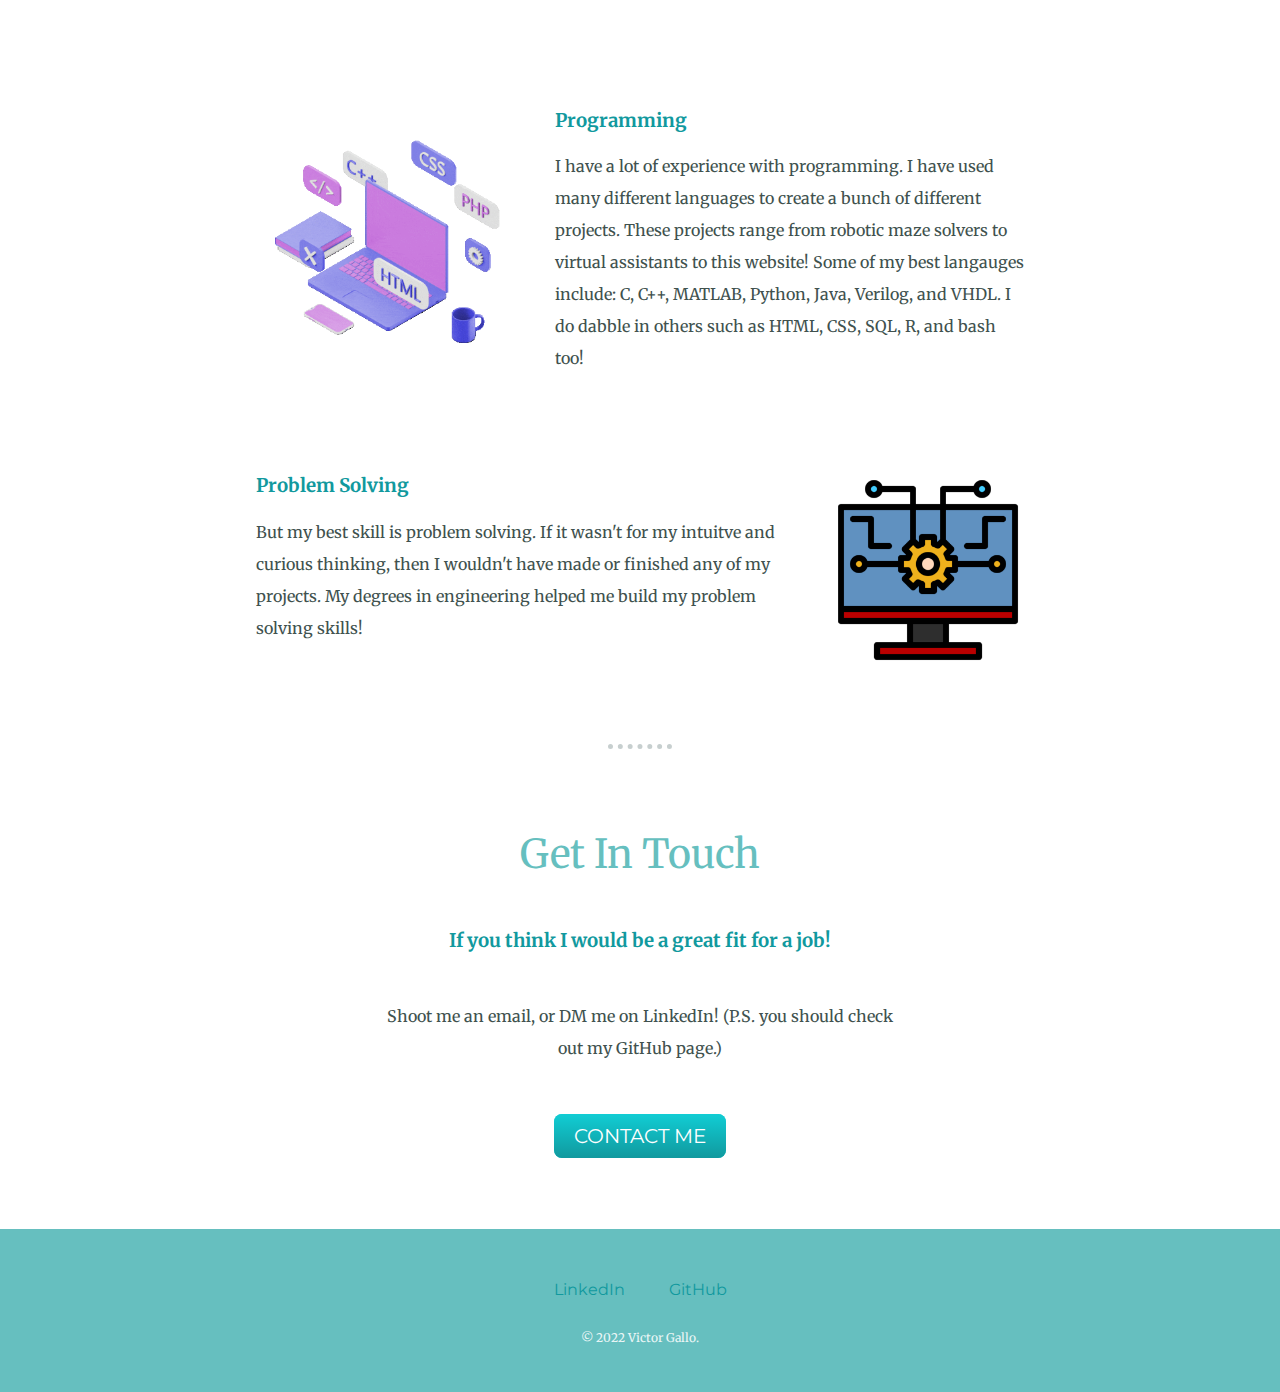
==== commit 408c5c85: "Revert" ====
--- a/index.html
+++ b/index.html
@@ -63,7 +63,7 @@
   <div class="bottom-container">
     <a class="footer-link" href="https://www.linkedin.com/in/victor-gallo-645748185/">LinkedIn</a>
     <a class="footer-link" href="https://github.com/v-gallo">GitHub</a>
-    <p class="copyright">© 2022 Victor Gallo..</p>
+    <p class="copyright">© 2022 Victor Gallo.</p>
   </div>
   
     
